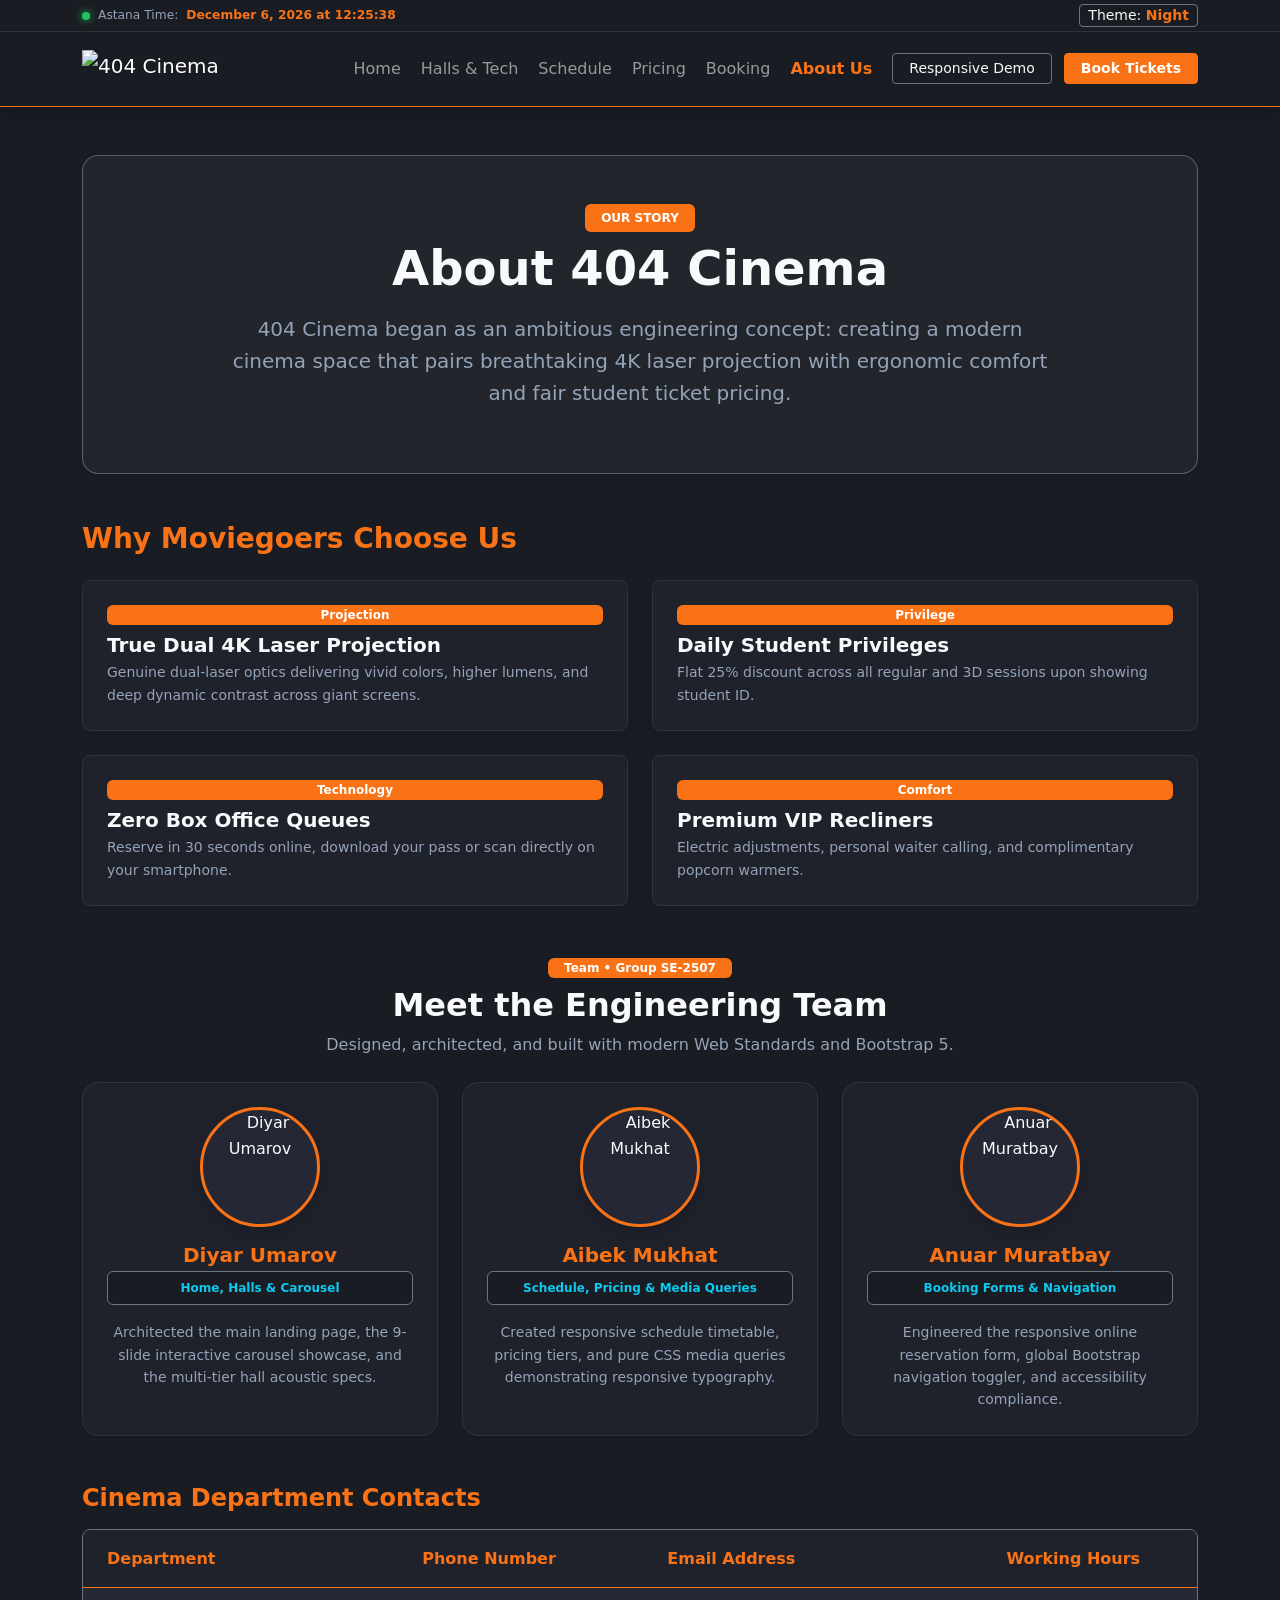
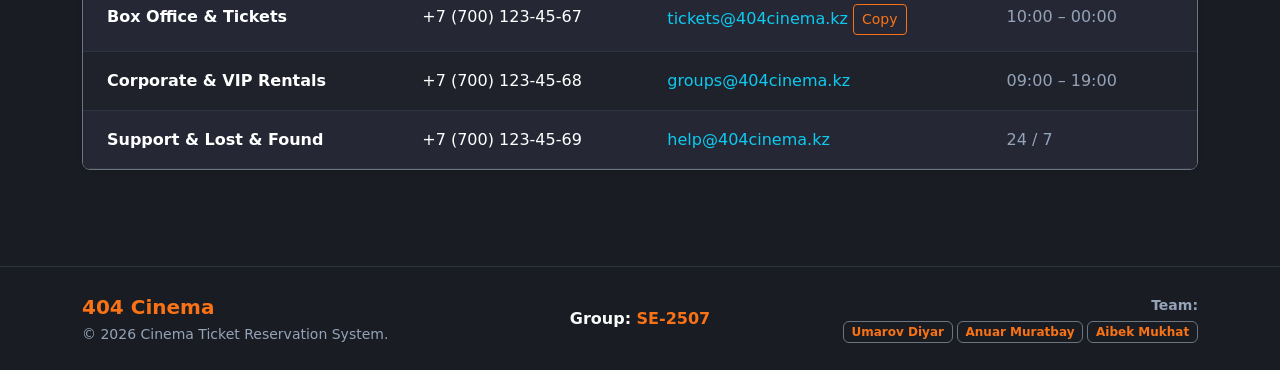
==== about.html @ a179acc2 "Add Assignment 6 jQuery features and fix day/night theme" ====
<!DOCTYPE html>
<html lang="en" data-bs-theme="dark">
<head>
  <meta charset="UTF-8">
  <meta name="viewport" content="width=device-width, initial-scale=1.0">
  <title>About Us &amp; Team - 404 Cinema</title>

  <link href="css/vendor/bootstrap.min.css" rel="stylesheet" integrity="sha384-QWTKZyjpPEjISv5WaRU9OFeRpok6YctnYmDr5pNlyT2bRjXh0JMhjY6hW+ALEwIH" crossorigin="anonymous">

  <link rel="stylesheet" href="css/style.css">
  <link rel="stylesheet" href="css/jquery.css">
  <script src="https://code.jquery.com/jquery-4.0.0.min.js"></script>
  <script src="js/jquery-fallback.js"></script>
  <script src="js/main.js" defer></script>
  <script src="js/script.js" defer></script>
  <link rel="icon" type="image/svg+xml" href="images/logo.svg">
</head>
<body class="bg-dark text-light d-flex flex-column min-vh-100">
  <div id="scrollProgress" role="progressbar" aria-label="Page scroll progress" aria-valuemin="0" aria-valuemax="100" aria-valuenow="0"></div>
  <div id="siteToast" role="status" aria-live="polite"></div>

  <header class="sticky-top shadow">
    <div class="bg-black border-bottom border-secondary border-opacity-25 py-1 px-3 small text-secondary">
      <div class="container d-flex justify-content-between align-items-center flex-wrap gap-2">
        <div class="d-flex align-items-center gap-2" id="liveClock">
          <span class="clock-pulse-dot" title="Live Clock Active"></span>
          <span class="text-secondary small">Astana Time:</span>
          <span id="clockText" class="fw-semibold text-warning small">Loading time...</span>
        </div>

        <div class="d-flex align-items-center gap-2 ms-auto">
          <button id="themeToggleBtn" type="button" class="btn btn-sm btn-outline-secondary text-light py-0 px-2" title="Switch between day and night">
             <span class="d-none d-sm-inline">Theme:</span> <span id="themeNameLabel" class="text-warning fw-bold">Night</span>
          </button>
        </div>
      </div>
    </div>

    <nav class="navbar navbar-expand-lg navbar-dark bg-black border-bottom border-warning py-3" aria-label="Main Navigation">
      <div class="container">
        <a class="navbar-brand d-inline-flex align-items-center py-0" href="index.html" aria-label="404 Cinema Home">
          <img src="images/logo.svg" alt="404 Cinema" height="38" class="d-inline-block">
        </a>
        <button class="navbar-toggler border-warning" type="button" data-bs-toggle="collapse" data-bs-target="#navbarMain" aria-controls="navbarMain" aria-expanded="false" aria-label="Toggle navigation menu">
          <span class="navbar-toggler-icon"></span>
        </button>

        <div class="collapse navbar-collapse" id="navbarMain">
          <ul class="navbar-nav ms-auto mb-2 mb-lg-0 gap-lg-1 align-items-lg-center">
            <li class="nav-item">
              <a class="nav-link" href="index.html">Home</a>
            </li>
            <li class="nav-item">
              <a class="nav-link" href="halls.html">Halls &amp; Tech</a>
            </li>
            <li class="nav-item">
              <a class="nav-link" href="schedule.html">Schedule</a>
            </li>
            <li class="nav-item">
              <a class="nav-link" href="pricing.html">Pricing</a>
            </li>
            <li class="nav-item">
              <a class="nav-link" href="booking.html">Booking</a>
            </li>
            <li class="nav-item">
              <a class="nav-link active fw-semibold text-warning" aria-current="page" href="about.html">About Us</a>
            </li>
            <li class="nav-item ms-lg-2 mt-2 mt-lg-0">
              <a class="btn btn-outline-secondary btn-sm text-light px-3" href="media-queries.html" title="Pure CSS Media Queries Demonstration">
                Responsive Demo
              </a>
            </li>
            <li class="nav-item ms-lg-2 mt-2 mt-lg-0">
              <a class="btn btn-warning btn-sm text-white fw-bold px-3" href="booking.html">
                Book Tickets
              </a>
            </li>
          </ul>
        </div>
      </div>
    </nav>
  </header>

  <main class="flex-grow-1 py-4 py-lg-5">
    <div class="container">

      <div class="p-4 p-md-5 mb-5 rounded-4 bg-secondary bg-opacity-10 border border-secondary border-opacity-75 shadow-sm text-center">
        <span class="badge bg-warning text-white text-uppercase px-3 py-2 fw-bold mb-2">Our Story</span>
        <h1 class="display-5 fw-bold text-light mb-3">About 404 Cinema</h1>
        <p class="lead text-secondary mx-auto" style="max-width: 820px;">
          404 Cinema began as an ambitious engineering concept: creating a modern cinema space that pairs breathtaking 4K laser projection with ergonomic comfort and fair student ticket pricing.
        </p>
      </div>

      <section class="mb-5">
        <h2 class="h3 fw-bold text-warning mb-4">Why Moviegoers Choose Us</h2>
        <div class="row g-4">
          <div class="col-12 col-md-6">
            <div class="card h-100 bg-secondary bg-opacity-10 border-secondary p-4 rounded-3 shadow-sm">
              <span class="badge bg-warning w-fit mb-2 text-white">Projection</span>
              <h5 class="text-light fw-bold mb-1">True Dual 4K Laser Projection</h5>
              <p class="text-secondary small mb-0">Genuine dual-laser optics delivering vivid colors, higher lumens, and deep dynamic contrast across giant screens.</p>
            </div>
          </div>
          <div class="col-12 col-md-6">
            <div class="card h-100 bg-secondary bg-opacity-10 border-secondary p-4 rounded-3 shadow-sm">
              <span class="badge bg-warning w-fit mb-2 text-white">Privilege</span>
              <h5 class="text-light fw-bold mb-1">Daily Student Privileges</h5>
              <p class="text-secondary small mb-0">Flat 25% discount across all regular and 3D sessions upon showing student ID.</p>
            </div>
          </div>
          <div class="col-12 col-md-6">
            <div class="card h-100 bg-secondary bg-opacity-10 border-secondary p-4 rounded-3 shadow-sm">
              <span class="badge bg-warning w-fit mb-2 text-white">Technology</span>
              <h5 class="text-light fw-bold mb-1">Zero Box Office Queues</h5>
              <p class="text-secondary small mb-0">Reserve in 30 seconds online, download your pass or scan directly on your smartphone.</p>
            </div>
          </div>
          <div class="col-12 col-md-6">
            <div class="card h-100 bg-secondary bg-opacity-10 border-secondary p-4 rounded-3 shadow-sm">
              <span class="badge bg-warning w-fit mb-2 text-white">Comfort</span>
              <h5 class="text-light fw-bold mb-1">Premium VIP Recliners</h5>
              <p class="text-secondary small mb-0">Electric adjustments, personal waiter calling, and complimentary popcorn warmers.</p>
            </div>
          </div>
        </div>
      </section>

      <section class="mb-5">
        <div class="text-center mb-4">
          <span class="badge bg-warning text-white px-3 py-1 mb-2">Team &bull; Group SE-2507</span>
          <h2 class="h2 fw-bold text-light">Meet the Engineering Team</h2>
          <p class="text-secondary">Designed, architected, and built with modern Web Standards and Bootstrap 5.</p>
        </div>

        <div class="row g-4">
          <div class="col-12 col-md-4 col-lg-4">
            <div class="card h-100 bg-secondary bg-opacity-10 border-secondary border-opacity-75 text-center p-4 rounded-4 shadow-sm hover-card">
              <img decoding="async" src="images/placeholder.svg" data-src="images/orig.webp" alt="Diyar Umarov" class="lazy-image rounded-circle mx-auto mb-3 border border-warning border-3 object-fit-cover shadow" style="width: 120px; height: 120px;">
              <h4 class="h5 fw-bold text-warning mb-1">Diyar Umarov</h4>
              <span class="badge bg-dark border border-secondary text-info team-role-badge py-2 px-3 text-wrap mb-3">Home, Halls &amp; Carousel</span>
              <p class="text-secondary small mb-0">
                Architected the main landing page, the 9-slide interactive carousel showcase, and the multi-tier hall acoustic specs.
              </p>
            </div>
          </div>

          <div class="col-12 col-md-4 col-lg-4">
            <div class="card h-100 bg-secondary bg-opacity-10 border-secondary border-opacity-75 text-center p-4 rounded-4 shadow-sm hover-card">
              <img decoding="async" src="images/placeholder.svg" data-src="images/aibek.jpg" alt="Aibek Mukhat" class="lazy-image rounded-circle mx-auto mb-3 border border-warning border-3 object-fit-cover shadow" style="width: 120px; height: 120px;">
              <h4 class="h5 fw-bold text-warning mb-1">Aibek Mukhat</h4>
              <span class="badge bg-dark border border-secondary text-info team-role-badge py-2 px-3 text-wrap mb-3">Schedule, Pricing &amp; Media Queries</span>
              <p class="text-secondary small mb-0">
                Created responsive schedule timetable, pricing tiers, and pure CSS media queries demonstrating responsive typography.
              </p>
            </div>
          </div>

          <div class="col-12 col-md-4 col-lg-4">
            <div class="card h-100 bg-secondary bg-opacity-10 border-secondary border-opacity-75 text-center p-4 rounded-4 shadow-sm hover-card">
              <img decoding="async" src="images/placeholder.svg" data-src="images/anuar.png" alt="Anuar Muratbay" class="lazy-image rounded-circle mx-auto mb-3 border border-warning border-3 object-fit-cover shadow" style="width: 120px; height: 120px;">
              <h4 class="h5 fw-bold text-warning mb-1">Anuar Muratbay</h4>
              <span class="badge bg-dark border border-secondary text-info team-role-badge py-2 px-3 text-wrap mb-3">Booking Forms &amp; Navigation</span>
              <p class="text-secondary small mb-0">
                Engineered the responsive online reservation form, global Bootstrap navigation toggler, and accessibility compliance.
              </p>
            </div>
          </div>
        </div>
      </section>

      <section class="mb-5">
        <h3 class="h4 fw-bold text-warning mb-3">Cinema Department Contacts</h3>
        <div class="table-responsive rounded-3 border border-secondary shadow-sm">
          <table class="table table-dark table-hover table-striped mb-0">
            <thead class="table-black border-bottom border-warning">
              <tr>
                <th scope="col" class="py-3 px-4 text-warning">Department</th>
                <th scope="col" class="py-3 px-4 text-warning">Phone Number</th>
                <th scope="col" class="py-3 px-4 text-warning">Email Address</th>
                <th scope="col" class="py-3 px-4 text-warning">Working Hours</th>
              </tr>
            </thead>
            <tbody>
              <tr>
                <td class="px-4 py-3 fw-semibold">Box Office &amp; Tickets</td>
                <td class="px-4 py-3">+7 (700) 123-45-67</td>
                <td class="px-4 py-3"><a href="mailto:tickets@404cinema.kz" class="text-info text-decoration-none">tickets@404cinema.kz</a> <button type="button" class="btn btn-sm btn-outline-warning copy-button" data-copy="tickets@404cinema.kz" aria-label="Copy ticket support email">Copy</button></td>
                <td class="px-4 py-3 text-secondary">10:00 &ndash; 00:00</td>
              </tr>
              <tr>
                <td class="px-4 py-3 fw-semibold">Corporate &amp; VIP Rentals</td>
                <td class="px-4 py-3">+7 (700) 123-45-68</td>
                <td class="px-4 py-3"><a href="mailto:groups@404cinema.kz" class="text-info text-decoration-none">groups@404cinema.kz</a></td>
                <td class="px-4 py-3 text-secondary">09:00 &ndash; 19:00</td>
              </tr>
              <tr>
                <td class="px-4 py-3 fw-semibold">Support &amp; Lost &amp; Found</td>
                <td class="px-4 py-3">+7 (700) 123-45-69</td>
                <td class="px-4 py-3"><a href="mailto:help@404cinema.kz" class="text-info text-decoration-none">help@404cinema.kz</a></td>
                <td class="px-4 py-3 text-secondary">24 / 7</td>
              </tr>
            </tbody>
          </table>
        </div>
      </section>

    </div>
  </main>

  <footer class="bg-black text-light py-4 border-top border-secondary mt-auto" aria-label="Site Footer">
    <div class="container text-center">
      <div class="row gy-3 align-items-center">
        <div class="col-12 col-md-4 text-md-start">
          <span class="fw-bold text-warning fs-5">404 Cinema</span>
          <p class="text-secondary small mb-0">&copy; 2026 Cinema Ticket Reservation System.</p>
        </div>
        <div class="col-12 col-md-4">
          <p class="text-light fw-semibold mb-0">Group: <span class="text-warning">SE-2507</span></p>
        </div>
        <div class="col-12 col-md-4 text-md-end">
          <div class="small text-secondary mb-1"><strong>Team:</strong></div>
          <div class="d-flex justify-content-center justify-content-md-end gap-1 flex-wrap">
            <span class="badge bg-dark border border-secondary text-warning">Umarov Diyar</span>
            <span class="badge bg-dark border border-secondary text-warning">Anuar Muratbay</span>
            <span class="badge bg-dark border border-secondary text-warning">Aibek Mukhat</span>
          </div>
        </div>
      </div>
    </div>
  </footer>

  <script src="js/vendor/bootstrap.bundle.min.js" integrity="sha384-YvpcrYf0tY3lHB60NNkmXc5s9fDVZLESaAA55NDzOxhy9GkcIdslK1eN7N6jIeHz" crossorigin="anonymous"></script>

  </body>
</html>
---- css/style.css ----
/*
  404 Cinema - Custom Theme & Bootstrap 5 Overrides
  Group: SE-2507
*/

:root {
  --cinema-orange: #f97316;
  --cinema-orange-hover: #ea580c;
  --cinema-orange-light: #fb923c;

  /* Modern Pleasant Dark Palette */
  --cinema-bg: #121316;
  --cinema-surface: #1a1c23;
  --cinema-card: #1f222b;
  --cinema-card-inner: #252834;
  --cinema-border: #2e3341;
  --cinema-text-primary: #f8fafc;
  --cinema-text-secondary: #94a3b8;
  --cinema-text-muted: #64748b;

  /* Bootstrap Theme Overrides */
  --bs-body-bg: #121316;
  --bs-body-color: #f8fafc;
  --bs-dark-rgb: 26, 28, 35;
  --bs-warning: #f97316;
  --bs-warning-rgb: 249, 115, 22;
  --bs-primary: #f97316;
  --bs-primary-rgb: 249, 115, 22;
  --bs-secondary-color: #94a3b8;
  --bs-border-color: #2e3341;
}

/* 1. Base Styles & Resets */
* {
  margin: 0;
  padding: 0;
  box-sizing: border-box;
}

body {
  font-family: system-ui, -apple-system, BlinkMacSystemFont, 'Segoe UI', Roboto, sans-serif;
  background-color: var(--cinema-bg) !important;
  color: var(--cinema-text-primary);
  line-height: 1.6;
}

/* Component Background Overrides */
.bg-black,
.bg-dark,
nav.navbar,
.navbar.bg-black {
  background-color: var(--cinema-surface) !important;
}

footer,
footer.bg-black {
  background-color: var(--cinema-surface) !important;
  border-top-color: var(--cinema-border) !important;
}

.card {
  background-color: var(--cinema-card) !important;
  border-color: var(--cinema-border) !important;
}

/* Bootstrap Dark Table Styling */
.table-dark {
  --bs-table-bg: var(--cinema-card) !important;
  --bs-table-striped-bg: #252834 !important;
  --bs-table-hover-bg: #2c303f !important;
  border-color: var(--cinema-border) !important;
}

/* Typography & Contrast */
h1, h2, h3, h4, h5, h6 {
  color: var(--cinema-text-primary);
}

p, .lead, .card-text, .text-secondary {
  color: var(--cinema-text-secondary) !important;
}

/* Cinema Brand Color Utilities */
.text-orange,
.text-brand,
.text-warning {
  color: #f97316 !important;
}

.bg-orange,
.bg-brand {
  background-color: #f97316 !important;
  color: #ffffff !important;
}

.border-orange,
.border-brand,
.border-warning {
  border-color: #f97316 !important;
}

/* Button & Button Group Styling */
.btn {
  white-space: nowrap;
}

.btn-brand,
.btn-warning {
  background-color: #f97316 !important;
  border-color: #f97316 !important;
  color: #ffffff !important;
}

.btn-brand:hover,
.btn-warning:hover,
.btn-warning:focus,
.btn-warning:active {
  background-color: #ea580c !important;
  border-color: #ea580c !important;
  color: #ffffff !important;
}

.btn-outline-brand,
.btn-outline-warning {
  color: #f97316 !important;
  border-color: #f97316 !important;
  background-color: transparent !important;
}

.btn-outline-brand:hover,
.btn-outline-warning:hover,
.btn-outline-warning:focus,
.btn-outline-warning:active {
  background-color: #f97316 !important;
  border-color: #f97316 !important;
  color: #ffffff !important;
}

.badge.bg-warning {
  background-color: #f97316 !important;
  color: #ffffff !important;
}

/* Button Group Mobile Safeguard */
@media (max-width: 576px) {
  .btn-group {
    display: flex !important;
    flex-wrap: wrap !important;
    width: 100% !important;
    gap: 4px;
  }
  .btn-group > .btn {
    flex: 1 1 auto;
    border-radius: 6px !important;
    margin: 0 !important;
  }
}

/* Interactive Card Micro-Animations */
.hover-card {
  transition: transform 0.25s ease, box-shadow 0.25s ease, border-color 0.25s ease;
}

.hover-card:hover {
  transform: translateY(-5px);
  box-shadow: 0 10px 24px rgba(0, 0, 0, 0.5), 0 0 14px rgba(249, 115, 22, 0.25) !important;
  border-color: #f97316 !important;
}

/* Booking Form Clean Integration */
#booking-form {
  background: transparent !important;
  border: none !important;
  padding: 0 !important;
  max-width: 100% !important;
  margin: 0 !important;
}

/* Hero Carousel Responsive Height */
.carousel-hero-img {
  height: 520px;
  object-fit: cover;
}

@media (max-width: 768px) {
  .carousel-hero-img {
    height: 280px !important;
  }
}

/* Seat Selector Styles (Pure HTML + Bootstrap CSS) */
.cinema-screen {
  height: 6px;
  background: linear-gradient(90deg, transparent, #f97316, transparent);
  border-radius: 50%;
  box-shadow: 0 4px 15px rgba(249, 115, 22, 0.6);
}

.seat-btn {
  width: 38px;
  height: 38px;
  padding: 0;
  display: inline-flex;
  align-items: center;
  justify-content: center;
  font-size: 12px;
  font-weight: 600;
  border-radius: 8px;
}

/* Team Role Badge (wraps smoothly without breaking out of card borders on small screens) */
.team-role-badge {
  white-space: normal !important;
  line-height: 1.35 !important;
  max-width: 100%;
  display: inline-block;
  word-break: normal;
  overflow-wrap: break-word;
}



/* Live Clock Pulsing Dot */
.clock-pulse-dot {
  width: 8px;
  height: 8px;
  border-radius: 50%;
  background-color: #22c55e;
  box-shadow: 0 0 8px #22c55e;
  animation: pulseDot 1.8s infinite;
  display: inline-block;
}

@keyframes pulseDot {
  0% { transform: scale(0.95); opacity: 0.7; }
  50% { transform: scale(1.3); opacity: 1; }
  100% { transform: scale(0.95); opacity: 0.7; }
}

/* Theme Button */
#themeToggleBtn {
  transition: transform 0.2s ease, background-color 0.2s ease;
}
#themeToggleBtn:hover {
  transform: scale(1.05);
}

/* Custom FAQ Accordion */
.cinema-accordion {
  display: flex;
  flex-direction: column;
  gap: 12px;
}

.cinema-accordion-item {
  background-color: var(--cinema-card);
  border: 1px solid var(--cinema-border);
  border-radius: 12px;
  overflow: hidden;
  transition: border-color 0.3s ease, box-shadow 0.3s ease;
}

.cinema-accordion-item.active {
  border-color: var(--cinema-orange);
  box-shadow: 0 4px 16px rgba(249, 115, 22, 0.15);
}

.cinema-accordion-header {
  width: 100%;
  padding: 16px 20px;
  background: transparent;
  border: none;
  color: var(--cinema-text-primary);
  display: flex;
  justify-content: space-between;
  align-items: center;
  font-weight: 600;
  font-size: 1.05rem;
  cursor: pointer;
  text-align: left;
  transition: color 0.2s ease;
}

.cinema-accordion-header:hover {
  color: var(--cinema-orange);
}

.cinema-accordion-header .accordion-icon {
  font-size: 0.85rem;
  color: var(--cinema-orange);
  transition: transform 0.35s cubic-bezier(0.4, 0, 0.2, 1);
}

.cinema-accordion-body {
  max-height: 0;
  overflow: hidden;
  transition: max-height 0.35s cubic-bezier(0.4, 0, 0.2, 1);
  padding: 0 20px;
}

.cinema-accordion-body-inner {
  padding-bottom: 16px;
  color: var(--cinema-text-secondary);
  font-size: 0.95rem;
  line-height: 1.6;
}

/* Popup Modal & Backdrop */
.cinema-modal-overlay {
  position: fixed;
  top: 0;
  left: 0;
  width: 100%;
  height: 100%;
  background: rgba(0, 0, 0, 0.75);
  backdrop-filter: blur(5px);
  -webkit-backdrop-filter: blur(5px);
  display: flex;
  align-items: center;
  justify-content: center;
  z-index: 9999;
  opacity: 0;
  visibility: hidden;
  transition: opacity 0.3s ease, visibility 0s 0.3s;
  padding: 1rem;
}

.cinema-modal-overlay.show {
  opacity: 1;
  visibility: visible;
  transition-delay: 0s;
}

.cinema-modal-container {
  background-color: var(--cinema-card);
  border: 1px solid var(--cinema-border);
  border-radius: 20px;
  width: 100%;
  max-width: 520px;
  max-height: 90vh;
  overflow-y: auto;
  box-shadow: 0 20px 50px rgba(0, 0, 0, 0.7), 0 0 20px rgba(249, 115, 22, 0.2);
  transform: translateY(-20px) scale(0.95);
  transition: transform 0.3s cubic-bezier(0.34, 1.56, 0.64, 1);
}

.cinema-modal-overlay.show .cinema-modal-container {
  transform: translateY(0) scale(1);
}

.cinema-modal-header {
  display: flex;
  justify-content: space-between;
  align-items: center;
  padding: 20px 24px;
  border-bottom: 1px solid var(--cinema-border);
}

.cinema-modal-close-btn {
  background: transparent;
  border: none;
  font-size: 1.75rem;
  line-height: 1;
  color: var(--cinema-text-secondary);
  cursor: pointer;
  transition: color 0.2s ease, transform 0.2s ease;
}

.cinema-modal-close-btn:hover {
  color: var(--cinema-orange);
  transform: rotate(90deg);
}

.cinema-modal-body {
  padding: 24px;
}

/* =========================================================
   Assignment 5: Interactive UI & Animations
   ========================================================= */

/* Keyboard Focus Indicators for Accessible Nav Navigation */
.navbar-nav .nav-link:focus-visible {
  outline: 2px solid var(--cinema-orange);
  outline-offset: 4px;
  border-radius: 4px;
  background-color: rgba(249, 115, 22, 0.15);
}

/* Star Rating Component */
.star-item {
  cursor: pointer;
  color: #64748b;
  transition: transform 0.2s ease, color 0.2s ease;
  display: inline-block;
  user-select: none;
}

.star-item:hover,
.star-item.active {
  color: #f59e0b !important;
  text-shadow: 0 0 8px rgba(245, 158, 11, 0.4);
}

/* Movie Card Filter Transition */
.movie-card-item {
  transition: opacity 0.3s ease, transform 0.3s ease;
}




[data-bs-theme="light"] {
  --cinema-bg: #f5f4f1;
  --cinema-surface: #ffffff;
  --cinema-card: #ffffff;
  --cinema-card-inner: #f0eee9;
  --cinema-border: #d7d9df;
  --cinema-text-primary: #20242e;
  --cinema-text-secondary: #526071;
  --cinema-text-muted: #64748b;
  --bs-body-bg: #f5f4f1;
  --bs-body-color: #20242e;
  --bs-secondary-color: #526071;
  --bs-border-color: #d7d9df;
  --bs-dark-rgb: 240, 238, 233;
}

[data-bs-theme="light"] .text-light {
  color: var(--cinema-text-primary) !important;
}

[data-bs-theme="light"] .table-dark {
  --bs-table-color: #20242e;
  --bs-table-striped-color: #20242e;
  --bs-table-hover-color: #20242e;
  --bs-table-striped-bg: #f0eee9 !important;
  --bs-table-hover-bg: #e7e9ed !important;
}

[data-bs-theme="light"] .btn-dark {
  --bs-btn-bg: #f0eee9;
  --bs-btn-color: #20242e;
  --bs-btn-hover-bg: #e7e9ed;
  --bs-btn-hover-color: #20242e;
  --bs-btn-active-bg: #e7e9ed;
  --bs-btn-active-color: #20242e;
}

[data-bs-theme="light"] .btn-outline-light {
  --bs-btn-color: #20242e;
  --bs-btn-border-color: #64748b;
  --bs-btn-hover-bg: #20242e;
  --bs-btn-hover-color: #ffffff;
  --bs-btn-hover-border-color: #20242e;
}

[data-bs-theme="light"] .form-control,
[data-bs-theme="light"] .form-select,
[data-bs-theme="light"] .input-group-text {
  color: #20242e !important;
  background-color: #ffffff !important;
}

[data-bs-theme="light"] .text-info {
  color: #08728a !important;
}

[data-bs-theme="light"] .navbar-brand {
  background-color: #1a1c23;
  border-radius: 8px;
  padding: 3px 6px !important;
}

body, .card, footer, .cinema-modal-container {
  transition: background-color 0.25s ease, color 0.25s ease;
}

@media (prefers-reduced-motion: reduce) {
  *, *::before, *::after {
    animation-duration: 0.01ms !important;
    transition-duration: 0.01ms !important;
  }
}
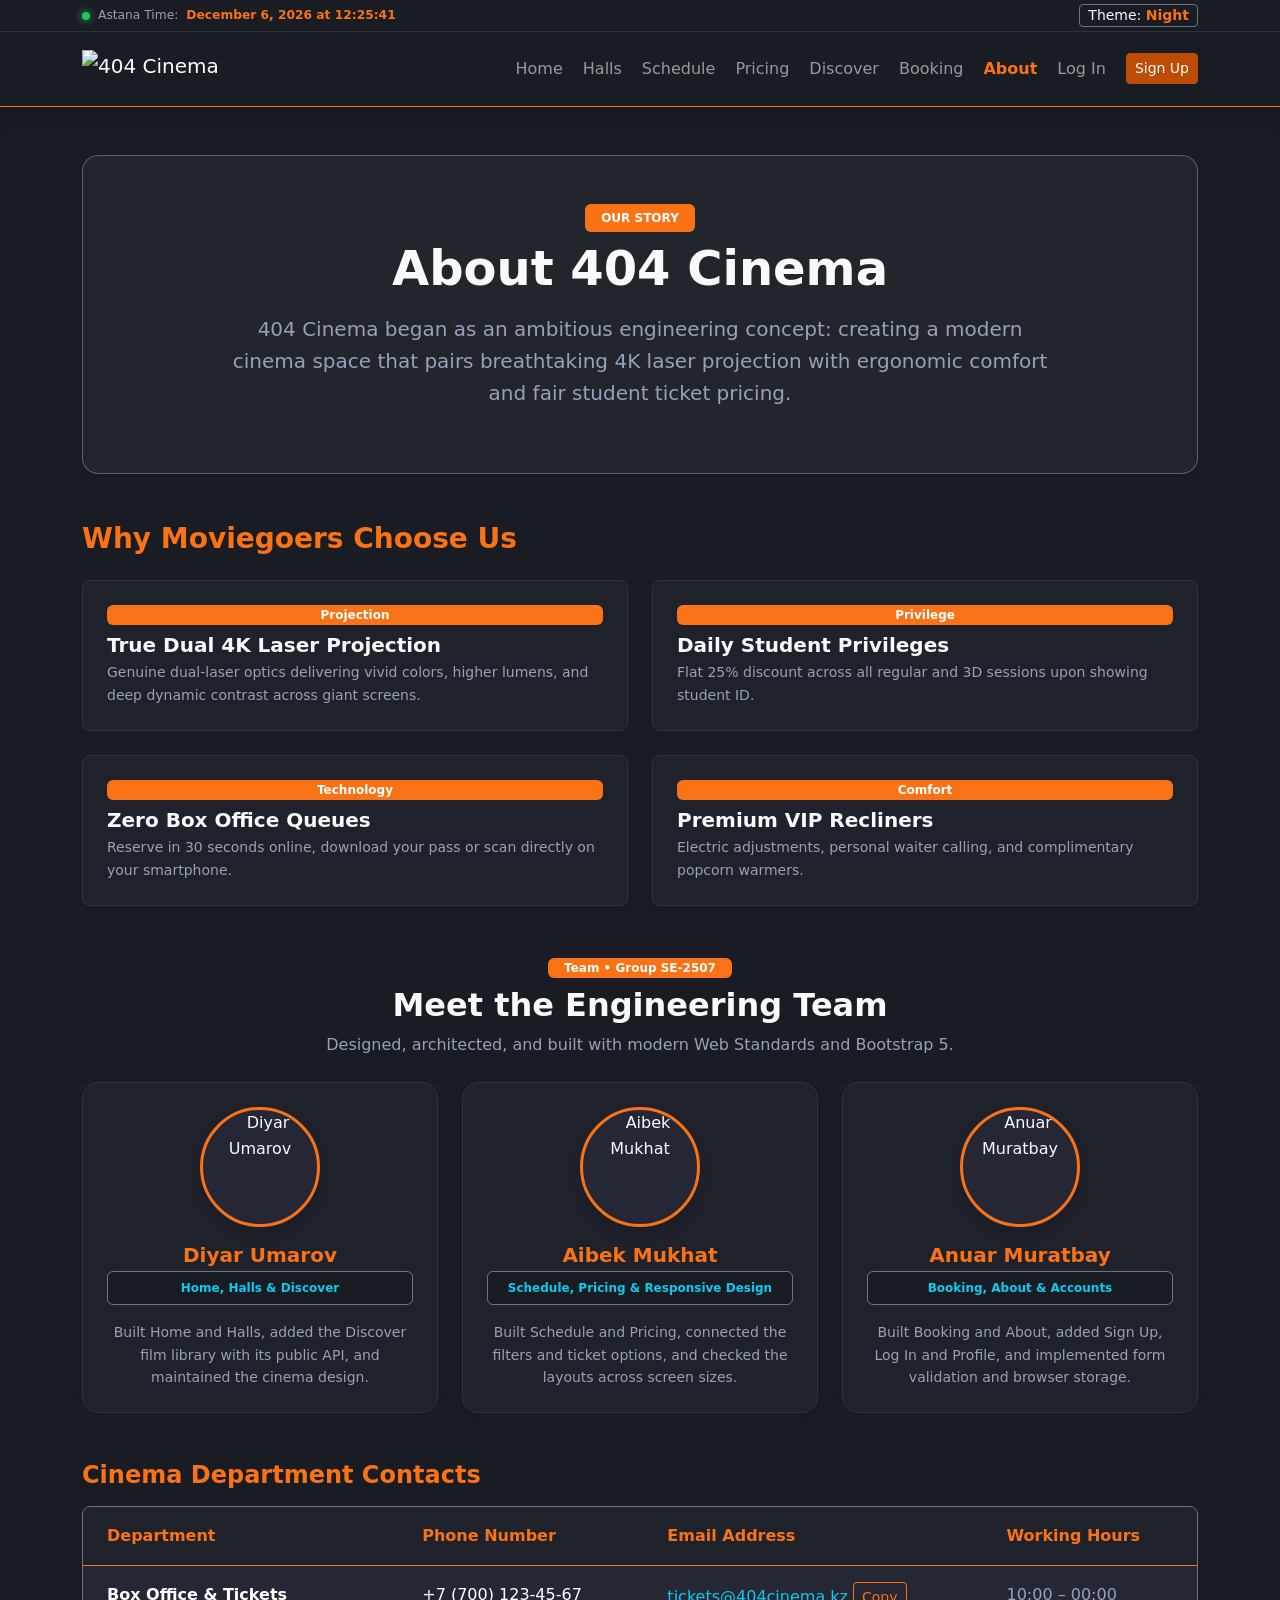
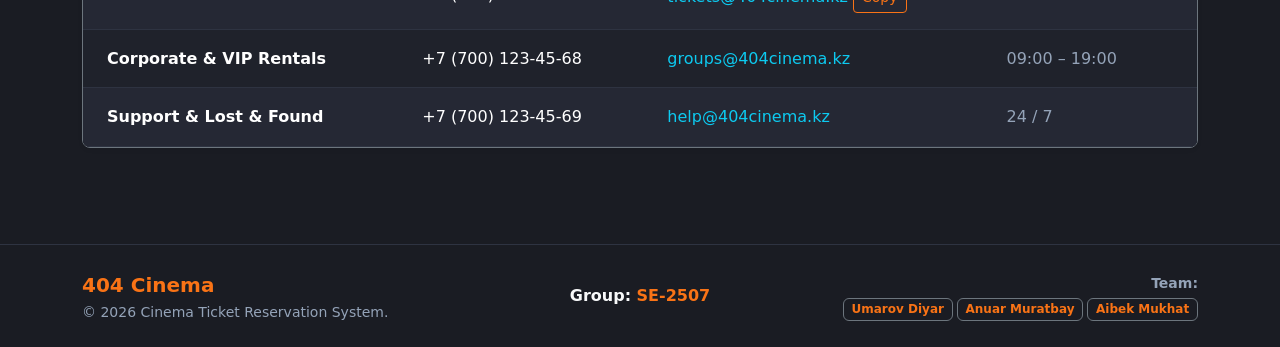
==== commit 67df9c15: "Complete final cinema project with accounts, reservations and film API" ====
--- a/about.html
+++ b/about.html
@@ -9,11 +9,14 @@
 
   <link rel="stylesheet" href="css/style.css">
   <link rel="stylesheet" href="css/jquery.css">
-  <script src="https://code.jquery.com/jquery-4.0.0.min.js"></script>
-  <script src="js/jquery-fallback.js"></script>
+  <script src="js/vendor/jquery-4.0.0.min.js"></script>
+  <script src="js/forms.js" defer></script>
+  <script src="js/auth.js" defer></script>
   <script src="js/main.js" defer></script>
   <script src="js/script.js" defer></script>
   <link rel="icon" type="image/svg+xml" href="images/logo.svg">
+  <link rel="stylesheet" href="css/account.css">
+  <link rel="stylesheet" href="css/final.css">
 </head>
 <body class="bg-dark text-light d-flex flex-column min-vh-100">
   <div id="scrollProgress" role="progressbar" aria-label="Page scroll progress" aria-valuemin="0" aria-valuemax="100" aria-valuenow="0"></div>
@@ -36,7 +39,7 @@
       </div>
     </div>
 
-    <nav class="navbar navbar-expand-lg navbar-dark bg-black border-bottom border-warning py-3" aria-label="Main Navigation">
+    <nav class="navbar navbar-expand-xl navbar-dark bg-black border-bottom border-warning py-3" aria-label="Main Navigation">
       <div class="container">
         <a class="navbar-brand d-inline-flex align-items-center py-0" href="index.html" aria-label="404 Cinema Home">
           <img src="images/logo.svg" alt="404 Cinema" height="38" class="d-inline-block">
@@ -46,36 +49,17 @@
         </button>
 
         <div class="collapse navbar-collapse" id="navbarMain">
-          <ul class="navbar-nav ms-auto mb-2 mb-lg-0 gap-lg-1 align-items-lg-center">
-            <li class="nav-item">
-              <a class="nav-link" href="index.html">Home</a>
-            </li>
-            <li class="nav-item">
-              <a class="nav-link" href="halls.html">Halls &amp; Tech</a>
-            </li>
-            <li class="nav-item">
-              <a class="nav-link" href="schedule.html">Schedule</a>
-            </li>
-            <li class="nav-item">
-              <a class="nav-link" href="pricing.html">Pricing</a>
-            </li>
-            <li class="nav-item">
-              <a class="nav-link" href="booking.html">Booking</a>
-            </li>
-            <li class="nav-item">
-              <a class="nav-link active fw-semibold text-warning" aria-current="page" href="about.html">About Us</a>
-            </li>
-            <li class="nav-item ms-lg-2 mt-2 mt-lg-0">
-              <a class="btn btn-outline-secondary btn-sm text-light px-3" href="media-queries.html" title="Pure CSS Media Queries Demonstration">
-                Responsive Demo
-              </a>
-            </li>
-            <li class="nav-item ms-lg-2 mt-2 mt-lg-0">
-              <a class="btn btn-warning btn-sm text-white fw-bold px-3" href="booking.html">
-                Book Tickets
-              </a>
-            </li>
-          </ul>
+          <ul class="navbar-nav ms-auto mb-2 mb-xl-0 gap-xl-1 align-items-xl-center"><li class="nav-item"><a class="nav-link" href="index.html">Home</a></li>
+<li class="nav-item"><a class="nav-link" href="halls.html">Halls</a></li>
+<li class="nav-item"><a class="nav-link" href="schedule.html">Schedule</a></li>
+<li class="nav-item"><a class="nav-link" href="pricing.html">Pricing</a></li>
+<li class="nav-item"><a class="nav-link" href="discover.html">Discover</a></li>
+<li class="nav-item"><a class="nav-link" href="booking.html">Booking</a></li>
+<li class="nav-item"><a class="nav-link active fw-semibold text-warning" aria-current="page" href="about.html">About</a></li>
+<li class="nav-item" data-auth="guest"><a class="nav-link" href="login.html">Log In</a></li>
+<li class="nav-item" data-auth="guest"><a class="btn btn-warning btn-sm ms-xl-2" href="signup.html">Sign Up</a></li>
+<li class="nav-item" data-auth="member" hidden><a class="nav-link" href="profile.html">Profile</a></li>
+<li class="nav-item" data-auth="member" hidden><button type="button" class="btn btn-outline-secondary btn-sm ms-xl-2" data-logout>Log Out</button></li></ul>
         </div>
       </div>
     </nav>
@@ -138,9 +122,9 @@
             <div class="card h-100 bg-secondary bg-opacity-10 border-secondary border-opacity-75 text-center p-4 rounded-4 shadow-sm hover-card">
               <img decoding="async" src="images/placeholder.svg" data-src="images/orig.webp" alt="Diyar Umarov" class="lazy-image rounded-circle mx-auto mb-3 border border-warning border-3 object-fit-cover shadow" style="width: 120px; height: 120px;">
               <h4 class="h5 fw-bold text-warning mb-1">Diyar Umarov</h4>
-              <span class="badge bg-dark border border-secondary text-info team-role-badge py-2 px-3 text-wrap mb-3">Home, Halls &amp; Carousel</span>
+              <span class="badge bg-dark border border-secondary text-info team-role-badge py-2 px-3 text-wrap mb-3">Home, Halls &amp; Discover</span>
               <p class="text-secondary small mb-0">
-                Architected the main landing page, the 9-slide interactive carousel showcase, and the multi-tier hall acoustic specs.
+                Built Home and Halls, added the Discover film library with its public API, and maintained the cinema design.
               </p>
             </div>
           </div>
@@ -149,9 +133,9 @@
             <div class="card h-100 bg-secondary bg-opacity-10 border-secondary border-opacity-75 text-center p-4 rounded-4 shadow-sm hover-card">
               <img decoding="async" src="images/placeholder.svg" data-src="images/aibek.jpg" alt="Aibek Mukhat" class="lazy-image rounded-circle mx-auto mb-3 border border-warning border-3 object-fit-cover shadow" style="width: 120px; height: 120px;">
               <h4 class="h5 fw-bold text-warning mb-1">Aibek Mukhat</h4>
-              <span class="badge bg-dark border border-secondary text-info team-role-badge py-2 px-3 text-wrap mb-3">Schedule, Pricing &amp; Media Queries</span>
+              <span class="badge bg-dark border border-secondary text-info team-role-badge py-2 px-3 text-wrap mb-3">Schedule, Pricing &amp; Responsive Design</span>
               <p class="text-secondary small mb-0">
-                Created responsive schedule timetable, pricing tiers, and pure CSS media queries demonstrating responsive typography.
+                Built Schedule and Pricing, connected the filters and ticket options, and checked the layouts across screen sizes.
               </p>
             </div>
           </div>
@@ -160,9 +144,9 @@
             <div class="card h-100 bg-secondary bg-opacity-10 border-secondary border-opacity-75 text-center p-4 rounded-4 shadow-sm hover-card">
               <img decoding="async" src="images/placeholder.svg" data-src="images/anuar.png" alt="Anuar Muratbay" class="lazy-image rounded-circle mx-auto mb-3 border border-warning border-3 object-fit-cover shadow" style="width: 120px; height: 120px;">
               <h4 class="h5 fw-bold text-warning mb-1">Anuar Muratbay</h4>
-              <span class="badge bg-dark border border-secondary text-info team-role-badge py-2 px-3 text-wrap mb-3">Booking Forms &amp; Navigation</span>
+              <span class="badge bg-dark border border-secondary text-info team-role-badge py-2 px-3 text-wrap mb-3">Booking, About &amp; Accounts</span>
               <p class="text-secondary small mb-0">
-                Engineered the responsive online reservation form, global Bootstrap navigation toggler, and accessibility compliance.
+                Built Booking and About, added Sign Up, Log In and Profile, and implemented form validation and browser storage.
               </p>
             </div>
           </div>
--- a/css/style.css
+++ b/css/style.css
@@ -482,3 +482,12 @@
     transition-duration: 0.01ms !important;
   }
 }
+
+.booking-actions > .btn {
+  min-height: 44px;
+  padding: 0.5rem 1rem;
+}
+
+.booking-actions > [type="submit"] {
+  min-width: 200px;
+}
--- a/css/account.css
+++ b/css/account.css
@@ -0,0 +1,27 @@
+.account-layout { max-width: 1140px; }
+.account-story { padding-top: 0.5rem; }
+.account-photo { width: 100%; height: 280px; object-fit: cover; border: 1px solid var(--cinema-border); }
+.account-benefits { padding-left: 1.3rem; color: var(--cinema-text-secondary); }
+.account-benefits li { padding: 0.35rem 0; }
+.demo-note { padding: 0.9rem 1rem; border-left: 3px solid var(--cinema-orange); background: var(--cinema-card-inner); border-radius: 0 8px 8px 0; color: var(--cinema-text-secondary); font-size: 0.9rem; }
+.account-submit { min-width: 180px; min-height: 44px; padding: 0.55rem 1rem; }
+.account-control { min-height: 44px; padding: 0.55rem 1rem; }
+.account-description { max-width: 520px; }
+.profile-details dt { color: var(--cinema-text-secondary); font-size: 0.85rem; font-weight: 500; margin-bottom: 0.25rem; }
+.profile-details dd { color: var(--cinema-text-primary); font-weight: 600; margin-bottom: 1.2rem; overflow-wrap: anywhere; }
+.profile-details dd:last-child { margin-bottom: 0; }
+.booking-records { display: grid; gap: 1rem; }
+.booking-record { padding: 1.25rem; border: 1px solid var(--cinema-border); border-radius: 12px; overflow-wrap: anywhere; }
+.reservation-code { color: var(--cinema-orange); font-weight: 700; font-family: ui-monospace, monospace; }
+.empty-bookings { background: var(--cinema-card-inner); border-radius: 12px; }
+.invalid-feedback { line-height: 1.45; }
+.account-layout .form-control { min-height: 44px; }
+.account-layout .form-check-input { margin-top: 0.3em; }
+.account-layout .form-check-label { color: var(--cinema-text-secondary); }
+@media (max-width: 575px) {
+  .account-benefits { display: none; }
+  .account-story h1 { font-size: 2.2rem; }
+  .account-story .lead { font-size: 1rem; }
+  .account-layout .card { padding: 1.25rem !important; }
+  .account-submit { max-width: 100%; }
+}
--- a/css/final.css
+++ b/css/final.css
@@ -0,0 +1,31 @@
+html { scroll-padding-top: 150px; }
+body { overflow-wrap: break-word; }
+.btn-warning, .btn-brand { background-color: #bd4c06 !important; border-color: #bd4c06 !important; color: #fff !important; }
+.btn-warning:hover, .btn-brand:hover { background-color: #9b3c02 !important; border-color: #9b3c02 !important; }
+.btn { transition: background-color .2s ease, transform .2s ease, box-shadow .2s ease; }
+.btn:focus-visible, a:focus-visible, input:focus-visible, select:focus-visible { outline: 3px solid #f59e0b; outline-offset: 3px; }
+[data-bs-theme="light"] .text-warning, [data-bs-theme="light"] .text-orange { color: #b24805 !important; }
+[data-bs-theme="light"] .btn-outline-warning { color: #a94404 !important; border-color: #a94404 !important; }
+[data-bs-theme="light"] .btn-outline-warning:hover { color: #fff !important; background: #a94404 !important; }
+.navbar-nav .nav-link { white-space: nowrap; }
+.form-control, .form-select { min-height: 44px; }
+.reservation-total { display: flex; justify-content: space-between; align-items: center; flex-wrap: wrap; gap: 8px; }
+.reservation-total small { flex-basis: 100%; }
+#bookingStatus:empty { display: none; }
+#bookingAccess a, .alert a { color: inherit; font-weight: 600; }
+#booking-form .invalid-feedback { font-size: .875rem; }
+[data-bs-theme="dark"] .invalid-feedback { color: #ff9f9f; }
+[data-bs-theme="light"] .invalid-feedback { color: #b32632; }
+[aria-busy="true"] { cursor: progress; }
+@media (max-width: 575px) {
+  .navbar { padding-top: 12px !important; padding-bottom: 12px !important; }
+  .booking-actions { align-items: stretch !important; }
+  #booking-form .booking-actions [type="submit"] { min-width: 190px; }
+}
+@media (prefers-reduced-motion: reduce) { html { scroll-behavior: auto; } }
+
+.bg-warning, .bg-orange, .bg-brand { background-color: #bd4c06 !important; }
+[data-bs-theme="light"] .btn-outline-info { color: #08728a; border-color: #08728a; }
+[data-bs-theme="light"] .btn-outline-info:hover { color: #fff; background-color: #08728a; }
+[data-bs-theme="light"] .btn-outline-secondary:hover,
+[data-bs-theme="light"] .btn-outline-secondary:hover .text-warning { color: #fff !important; background-color: #526071; }
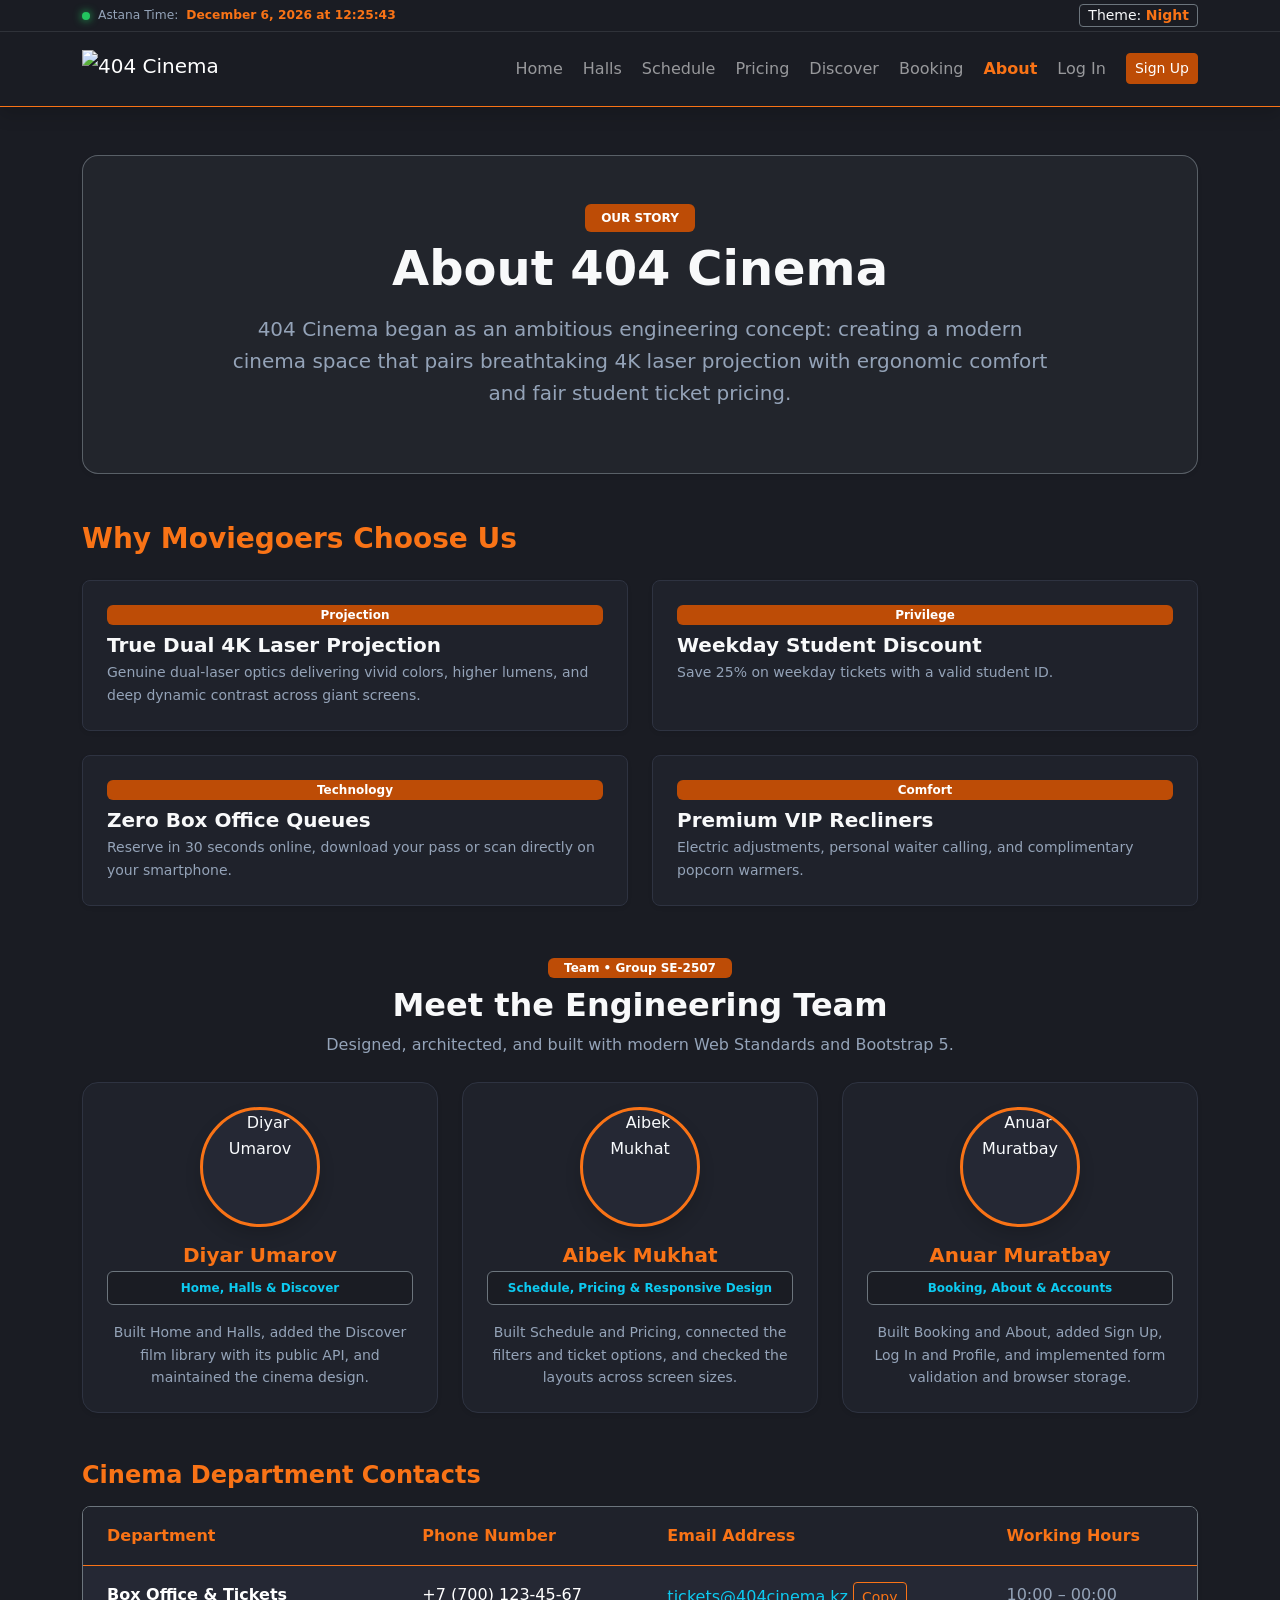
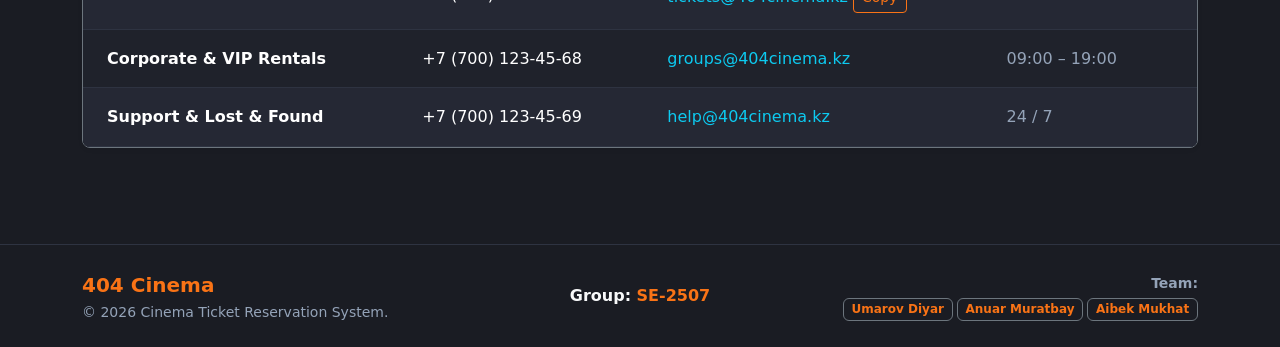
==== commit 002039b7: "Match reservations to scheduled sessions and weekday pricing" ====
--- a/about.html
+++ b/about.html
@@ -89,8 +89,8 @@
           <div class="col-12 col-md-6">
             <div class="card h-100 bg-secondary bg-opacity-10 border-secondary p-4 rounded-3 shadow-sm">
               <span class="badge bg-warning w-fit mb-2 text-white">Privilege</span>
-              <h5 class="text-light fw-bold mb-1">Daily Student Privileges</h5>
-              <p class="text-secondary small mb-0">Flat 25% discount across all regular and 3D sessions upon showing student ID.</p>
+              <h5 class="text-light fw-bold mb-1">Weekday Student Discount</h5>
+              <p class="text-secondary small mb-0">Save 25% on weekday tickets with a valid student ID.</p>
             </div>
           </div>
           <div class="col-12 col-md-6">
--- a/css/style.css
+++ b/css/style.css
@@ -137,7 +137,7 @@
 }
 
 .badge.bg-warning {
-  background-color: #f97316 !important;
+  background-color: #bd4c06 !important;
   color: #ffffff !important;
 }
 
@@ -411,19 +411,25 @@
 
 
 [data-bs-theme="light"] {
-  --cinema-bg: #f5f4f1;
-  --cinema-surface: #ffffff;
-  --cinema-card: #ffffff;
-  --cinema-card-inner: #f0eee9;
-  --cinema-border: #d7d9df;
+  --cinema-orange: #9a3d06;
+  --cinema-orange-light: #873504;
+  --cinema-bg: #e6ded1;
+  --cinema-surface: #ded3c2;
+  --cinema-card: #f2eadf;
+  --cinema-card-inner: #e7ddcf;
+  --cinema-border: #bfb09a;
   --cinema-text-primary: #20242e;
-  --cinema-text-secondary: #526071;
-  --cinema-text-muted: #64748b;
-  --bs-body-bg: #f5f4f1;
+  --cinema-text-secondary: #58544f;
+  --cinema-text-muted: #61594f;
+  --bs-body-bg: #e6ded1;
   --bs-body-color: #20242e;
-  --bs-secondary-color: #526071;
-  --bs-border-color: #d7d9df;
-  --bs-dark-rgb: 240, 238, 233;
+  --bs-secondary-color: #58544f;
+  --bs-border-color: #bfb09a;
+  --bs-dark-rgb: 222, 211, 194;
+}
+
+[data-bs-theme="light"] body.bg-dark {
+  background-color: var(--cinema-bg) !important;
 }
 
 [data-bs-theme="light"] .text-light {
@@ -434,16 +440,16 @@
   --bs-table-color: #20242e;
   --bs-table-striped-color: #20242e;
   --bs-table-hover-color: #20242e;
-  --bs-table-striped-bg: #f0eee9 !important;
-  --bs-table-hover-bg: #e7e9ed !important;
+  --bs-table-striped-bg: #e7ddcf !important;
+  --bs-table-hover-bg: #dbcebd !important;
 }
 
 [data-bs-theme="light"] .btn-dark {
-  --bs-btn-bg: #f0eee9;
+  --bs-btn-bg: #e7ddcf;
   --bs-btn-color: #20242e;
-  --bs-btn-hover-bg: #e7e9ed;
+  --bs-btn-hover-bg: #dbcebd;
   --bs-btn-hover-color: #20242e;
-  --bs-btn-active-bg: #e7e9ed;
+  --bs-btn-active-bg: #dbcebd;
   --bs-btn-active-color: #20242e;
 }
 
@@ -459,11 +465,15 @@
 [data-bs-theme="light"] .form-select,
 [data-bs-theme="light"] .input-group-text {
   color: #20242e !important;
-  background-color: #ffffff !important;
+  background-color: #f7f1e8 !important;
 }
 
 [data-bs-theme="light"] .text-info {
-  color: #08728a !important;
+  color: #075e70 !important;
+}
+
+[data-bs-theme="light"] .badge.bg-info {
+  color: var(--cinema-text-primary) !important;
 }
 
 [data-bs-theme="light"] .navbar-brand {
--- a/css/final.css
+++ b/css/final.css
@@ -4,9 +4,9 @@
 .btn-warning:hover, .btn-brand:hover { background-color: #9b3c02 !important; border-color: #9b3c02 !important; }
 .btn { transition: background-color .2s ease, transform .2s ease, box-shadow .2s ease; }
 .btn:focus-visible, a:focus-visible, input:focus-visible, select:focus-visible { outline: 3px solid #f59e0b; outline-offset: 3px; }
-[data-bs-theme="light"] .text-warning, [data-bs-theme="light"] .text-orange { color: #b24805 !important; }
-[data-bs-theme="light"] .btn-outline-warning { color: #a94404 !important; border-color: #a94404 !important; }
-[data-bs-theme="light"] .btn-outline-warning:hover { color: #fff !important; background: #a94404 !important; }
+[data-bs-theme="light"] .text-warning, [data-bs-theme="light"] .text-orange { color: var(--cinema-orange) !important; }
+[data-bs-theme="light"] .btn-outline-warning { color: var(--cinema-orange) !important; border-color: var(--cinema-orange) !important; }
+[data-bs-theme="light"] .btn-outline-warning:hover { color: #fff !important; background: var(--cinema-orange) !important; }
 .navbar-nav .nav-link { white-space: nowrap; }
 .form-control, .form-select { min-height: 44px; }
 .reservation-total { display: flex; justify-content: space-between; align-items: center; flex-wrap: wrap; gap: 8px; }
@@ -25,7 +25,7 @@
 @media (prefers-reduced-motion: reduce) { html { scroll-behavior: auto; } }
 
 .bg-warning, .bg-orange, .bg-brand { background-color: #bd4c06 !important; }
-[data-bs-theme="light"] .btn-outline-info { color: #08728a; border-color: #08728a; }
-[data-bs-theme="light"] .btn-outline-info:hover { color: #fff; background-color: #08728a; }
+[data-bs-theme="light"] .btn-outline-info { color: #075e70; border-color: #075e70; }
+[data-bs-theme="light"] .btn-outline-info:hover { color: #fff; background-color: #075e70; }
 [data-bs-theme="light"] .btn-outline-secondary:hover,
 [data-bs-theme="light"] .btn-outline-secondary:hover .text-warning { color: #fff !important; background-color: #526071; }
